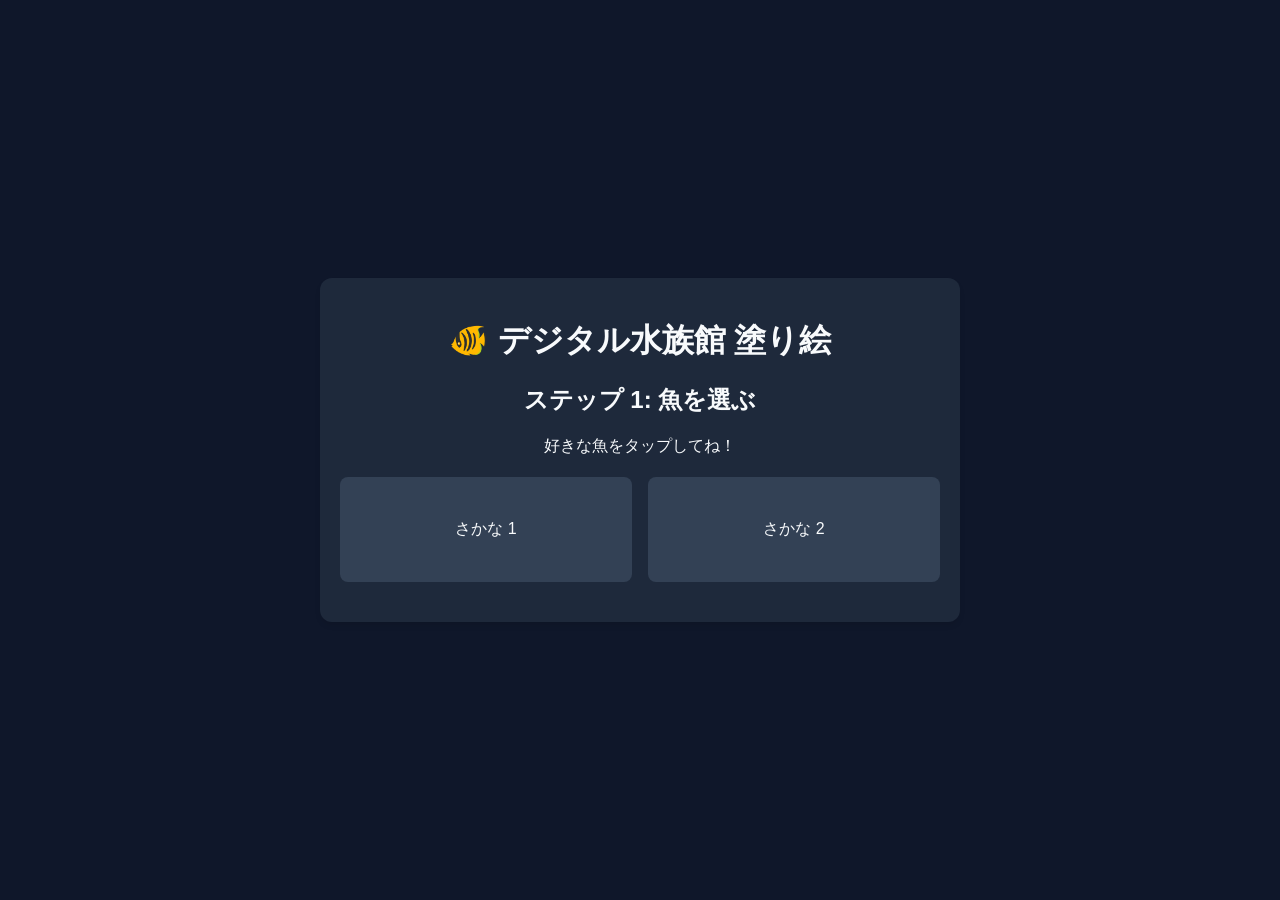
==== webapp/index.html @ e9e1fc72 "feat: プロジェクト構造の初期設定とFastAPIサーバー開発コンテナの構築 - Project: ルートの .gitignore を追加 - Docs: CLAUDE.md の作成、CONTEX" ====
<!DOCTYPE html>
<html lang="ja">
<head>
    <meta charset="UTF-8">
    <meta name="viewport" content="width=device-width, initial-scale=1.0">
    <title>デジタル水族館 塗り絵アプリ</title>
    <link rel="stylesheet" href="style.css">
</head>
<body>
    <div class="container">
        <header>
            <h1>🐠 デジタル水族館 塗り絵</h1>
        </header>
        
        <main>
            <section id="step-select" class="step-section">
                <h2>ステップ 1: 魚を選ぶ</h2>
                <p>好きな魚をタップしてね！</p>
                <div class="placeholder-grid">
                    <div class="fish-thumb" onclick="selectFish('fish_01')">さかな 1</div>
                    <div class="fish-thumb" onclick="selectFish('fish_02')">さかな 2</div>
                </div>
            </section>

            <section id="step-paint" class="step-section hidden">
                <h2>ステップ 2: 色をぬる</h2>
                <div class="canvas-container">
                    <canvas id="paint-canvas" width="512" height="512"></canvas>
                </div>
                <div class="palette">
                    <button class="color-btn" style="background: #ff5e57;" onclick="setColor('#ff5e57')"></button>
                    <button class="color-btn" style="background: #ffdd59;" onclick="setColor('#ffdd59')"></button>
                    <button class="color-btn" style="background: #0be881;" onclick="setColor('#0be881')"></button>
                    <button class="color-btn" style="background: #00d8d6;" onclick="setColor('#00d8d6')"></button>
                    <button class="color-btn" style="background: #3c40c6;" onclick="setColor('#3c40c6')"></button>
                    <button class="color-btn" style="background: #f53b57;" onclick="setColor('#f53b57')"></button>
                </div>
                <div class="actions">
                    <button onclick="backToSelect()">もどる</button>
                    <button id="send-btn" onclick="sendFish()">水槽へ放流する！</button>
                </div>
            </section>
        </main>
    </div>
    <script src="main.js"></script>
</body>
</html>
---- webapp/style.css ----
:root {
    --bg-color: #0f172a;
    --card-color: #1e293b;
    --text-color: #f8fafc;
    --accent-color: #38bdf8;
}

body {
    margin: 0;
    font-family: sans-serif;
    background-color: var(--bg-color);
    color: var(--text-color);
    display: flex;
    justify-content: center;
    align-items: center;
    min-height: 100vh;
}

.container {
    width: 90%;
    max-width: 600px;
    background-color: var(--card-color);
    padding: 20px;
    border-radius: 12px;
    box-shadow: 0 4px 6px -1px rgb(0 0 0 / 0.1);
    text-align: center;
}

.hidden {
    display: none !important;
}

.placeholder-grid {
    display: grid;
    grid-template-columns: repeat(2, 1fr);
    gap: 16px;
    margin: 20px 0;
}

.fish-thumb {
    background-color: #334155;
    padding: 40px 20px;
    border-radius: 8px;
    cursor: pointer;
    border: 2px solid transparent;
    transition: all 0.2s;
}

.fish-thumb:hover {
    border-color: var(--accent-color);
    background-color: #475569;
}

.canvas-container {
    margin: 20px auto;
    background-color: white;
    border-radius: 8px;
    width: 256px;
    height: 256px;
    display: flex;
    justify-content: center;
    align-items: center;
    overflow: hidden;
}

#paint-canvas {
    width: 100%;
    height: 100%;
}

.palette {
    display: flex;
    justify-content: center;
    gap: 10px;
    margin: 20px 0;
}

.color-btn {
    width: 40px;
    height: 40px;
    border-radius: 50%;
    border: 2px solid white;
    cursor: pointer;
}

.actions {
    display: flex;
    justify-content: space-between;
    margin-top: 20px;
}

button {
    padding: 10px 20px;
    border-radius: 6px;
    border: none;
    font-size: 1rem;
    cursor: pointer;
    background-color: #64748b;
    color: white;
}

#send-btn {
    background-color: var(--accent-color);
    color: var(--bg-color);
    font-weight: bold;
}
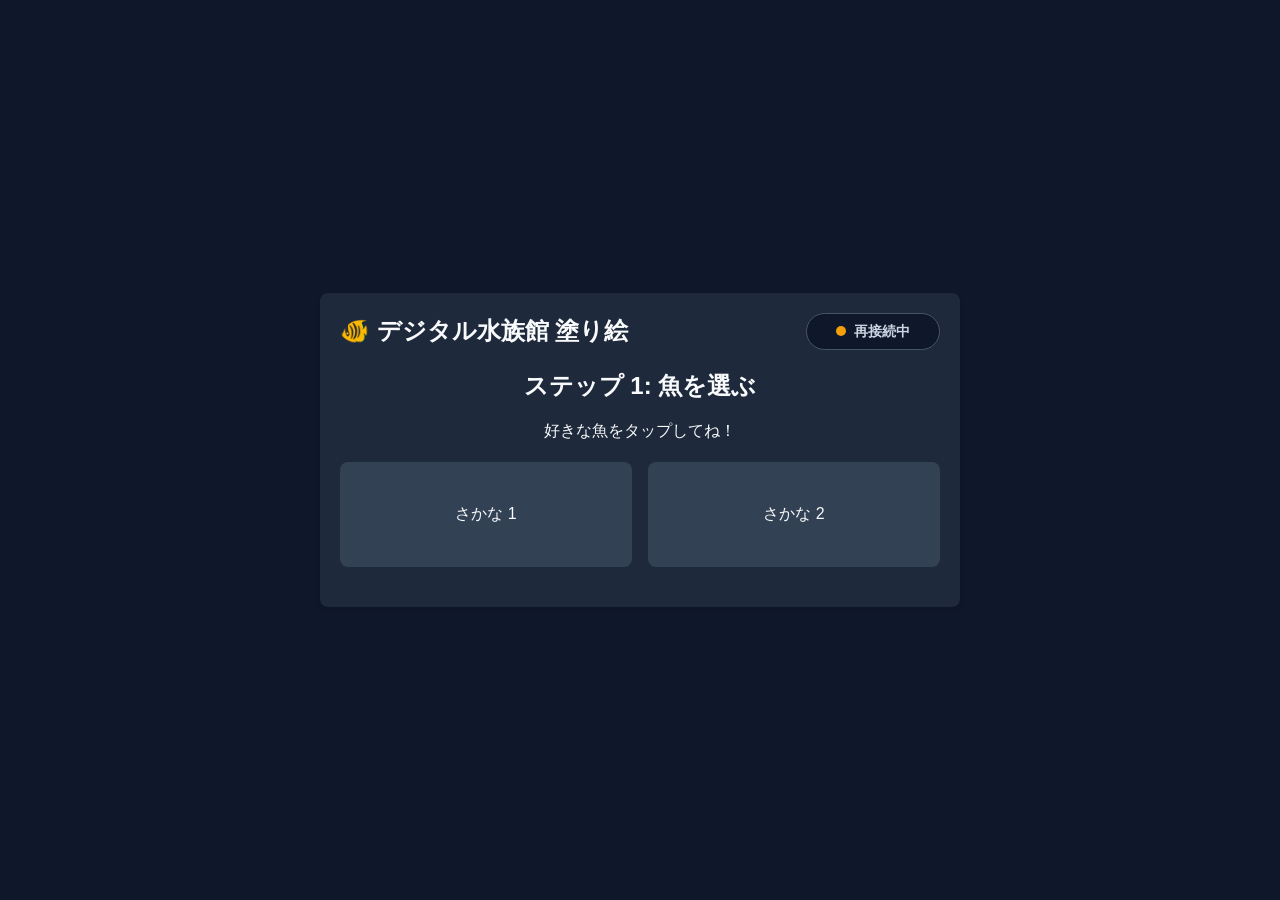
==== commit 85f8e19e: "feat: WebアプリのWebSocket送信を実装 - webapp: 接続インジケーターと3秒自動再接続を追加  - webapp: Canvas PNGをtoBlobでBase64化してWeb" ====
--- a/webapp/index.html
+++ b/webapp/index.html
@@ -4,12 +4,17 @@
     <meta charset="UTF-8">
     <meta name="viewport" content="width=device-width, initial-scale=1.0">
     <title>デジタル水族館 塗り絵アプリ</title>
+    <link rel="icon" href="data:,">
     <link rel="stylesheet" href="style.css">
 </head>
 <body>
     <div class="container">
         <header>
             <h1>🐠 デジタル水族館 塗り絵</h1>
+            <div id="connection-status" class="connection-status" data-state="connecting" aria-live="polite">
+                <span class="status-dot" aria-hidden="true"></span>
+                <span id="connection-label">接続中</span>
+            </div>
         </header>
         
         <main>
@@ -25,7 +30,7 @@
             <section id="step-paint" class="step-section hidden">
                 <h2>ステップ 2: 色をぬる</h2>
                 <div class="canvas-container">
-                    <canvas id="paint-canvas" width="512" height="512"></canvas>
+                    <canvas id="paint-canvas" width="1024" height="1024"></canvas>
                 </div>
                 <div class="palette">
                     <button class="color-btn" style="background: #ff5e57;" onclick="setColor('#ff5e57')"></button>
@@ -39,6 +44,7 @@
                     <button onclick="backToSelect()">もどる</button>
                     <button id="send-btn" onclick="sendFish()">水槽へ放流する！</button>
                 </div>
+                <p id="send-status" class="send-status" role="status" aria-live="polite"></p>
             </section>
         </main>
     </div>
--- a/webapp/style.css
+++ b/webapp/style.css
@@ -21,9 +21,57 @@
     max-width: 600px;
     background-color: var(--card-color);
     padding: 20px;
-    border-radius: 12px;
+    border-radius: 8px;
     box-shadow: 0 4px 6px -1px rgb(0 0 0 / 0.1);
     text-align: center;
+}
+
+header {
+    display: flex;
+    justify-content: space-between;
+    align-items: center;
+    gap: 12px;
+    margin-bottom: 16px;
+}
+
+h1 {
+    margin: 0;
+    font-size: 1.5rem;
+}
+
+.connection-status {
+    display: inline-flex;
+    justify-content: center;
+    align-items: center;
+    gap: 8px;
+    min-width: 108px;
+    padding: 8px 12px;
+    border: 1px solid #475569;
+    border-radius: 999px;
+    background-color: #0f172a;
+    color: #cbd5e1;
+    font-size: 0.9rem;
+    font-weight: 700;
+}
+
+.status-dot {
+    width: 10px;
+    height: 10px;
+    flex: 0 0 10px;
+    border-radius: 50%;
+    background-color: #f59e0b;
+}
+
+.connection-status[data-state="connected"] .status-dot {
+    background-color: #22c55e;
+}
+
+.connection-status[data-state="reconnecting"] .status-dot {
+    background-color: #f59e0b;
+}
+
+.connection-status[data-state="disconnected"] .status-dot {
+    background-color: #ef4444;
 }
 
 .hidden {
@@ -86,6 +134,7 @@
 .actions {
     display: flex;
     justify-content: space-between;
+    gap: 12px;
     margin-top: 20px;
 }
 
@@ -99,8 +148,43 @@
     color: white;
 }
 
+button:disabled {
+    cursor: not-allowed;
+    opacity: 0.6;
+}
+
 #send-btn {
     background-color: var(--accent-color);
     color: var(--bg-color);
     font-weight: bold;
 }
+
+.send-status {
+    min-height: 1.3rem;
+    margin: 14px 0 0;
+    font-weight: 700;
+}
+
+.send-status[data-state="pending"] {
+    color: #facc15;
+}
+
+.send-status[data-state="success"] {
+    color: #86efac;
+}
+
+.send-status[data-state="error"] {
+    color: #fca5a5;
+}
+
+@media (max-width: 520px) {
+    header,
+    .actions {
+        justify-content: center;
+        flex-wrap: wrap;
+    }
+
+    .actions button {
+        width: 100%;
+    }
+}
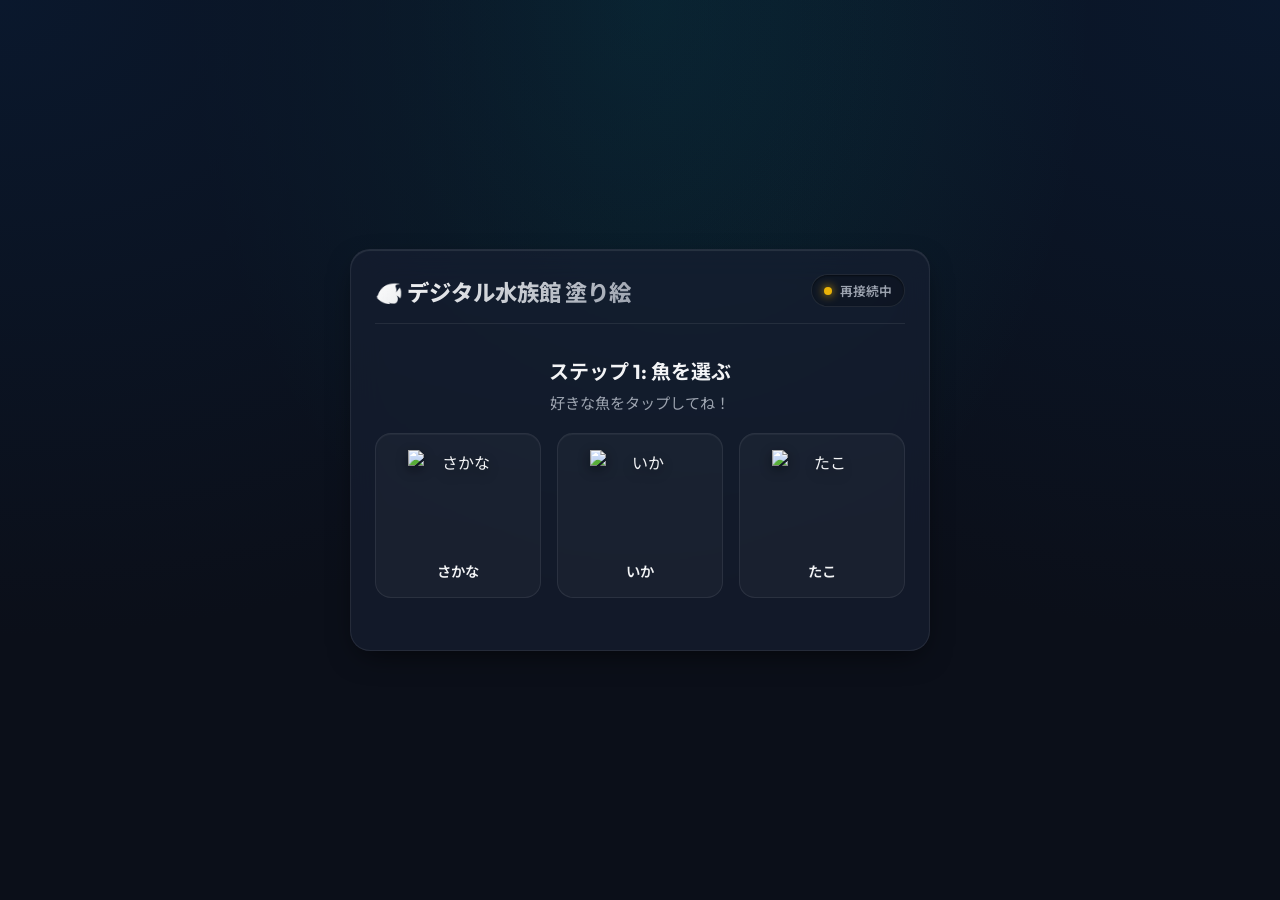
==== commit edf93dfc: "feat: WebアプリのUI改善と放流アニメーション・効果音の追加 - Webapp: 色パレットの6列グリッド化とアクティブカラー表示の実装 - Webapp: 透過保護付きのスタックベース Fl" ====
--- a/webapp/index.html
+++ b/webapp/index.html
@@ -5,6 +5,10 @@
     <meta name="viewport" content="width=device-width, initial-scale=1.0">
     <title>デジタル水族館 塗り絵アプリ</title>
     <link rel="icon" href="data:,">
+    <!-- Google Fonts の読み込み -->
+    <link rel="preconnect" href="https://fonts.googleapis.com">
+    <link rel="preconnect" href="https://fonts.gstatic.com" crossorigin>
+    <link href="https://fonts.googleapis.com/css2?family=Noto+Sans+JP:wght@400;500;700;900&family=Outfit:wght@400;600;800&display=swap" rel="stylesheet">
     <link rel="stylesheet" href="style.css">
 </head>
 <body>
@@ -18,31 +22,43 @@
         </header>
         
         <main>
-            <section id="step-select" class="step-section">
+            <section id="step-select" class="step-section animate-fade-in">
                 <h2>ステップ 1: 魚を選ぶ</h2>
                 <p>好きな魚をタップしてね！</p>
-                <div class="placeholder-grid">
-                    <div class="fish-thumb" onclick="selectFish('fish_01')">さかな 1</div>
-                    <div class="fish-thumb" onclick="selectFish('fish_02')">さかな 2</div>
+                <div id="fish-select-grid" class="fish-grid">
+                    <!-- JavaScript から動的にサムネイルが挿入されます -->
+                    <div class="loading-placeholder">読み込み中...</div>
                 </div>
             </section>
 
-            <section id="step-paint" class="step-section hidden">
+            <section id="step-paint" class="step-section hidden animate-fade-in">
                 <h2>ステップ 2: 色をぬる</h2>
-                <div class="canvas-container">
-                    <canvas id="paint-canvas" width="1024" height="1024"></canvas>
+                <p class="paint-instruction">白いところをタップすると、色がぬれるよ！</p>
+                <div class="canvas-outer-container">
+                    <div id="canvas-container" class="canvas-container">
+                        <canvas id="paint-canvas" width="1024" height="1024"></canvas>
+                    </div>
                 </div>
-                <div class="palette">
-                    <button class="color-btn" style="background: #ff5e57;" onclick="setColor('#ff5e57')"></button>
-                    <button class="color-btn" style="background: #ffdd59;" onclick="setColor('#ffdd59')"></button>
-                    <button class="color-btn" style="background: #0be881;" onclick="setColor('#0be881')"></button>
-                    <button class="color-btn" style="background: #00d8d6;" onclick="setColor('#00d8d6')"></button>
-                    <button class="color-btn" style="background: #3c40c6;" onclick="setColor('#3c40c6')"></button>
-                    <button class="color-btn" style="background: #f53b57;" onclick="setColor('#f53b57')"></button>
+                <div class="palette-container">
+                    <div class="palette">
+                        <button class="color-btn active" style="background: #ff5e57;" onclick="setColor('#ff5e57', this)"></button>
+                        <button class="color-btn" style="background: #ff4757;" onclick="setColor('#ff4757', this)"></button>
+                        <button class="color-btn" style="background: #ff6b81;" onclick="setColor('#ff6b81', this)"></button>
+                        <button class="color-btn" style="background: #ffa502;" onclick="setColor('#ffa502', this)"></button>
+                        <button class="color-btn" style="background: #eccc68;" onclick="setColor('#eccc68', this)"></button>
+                        <button class="color-btn" style="background: #2ed573;" onclick="setColor('#2ed573', this)"></button>
+                        <button class="color-btn" style="background: #1e90ff;" onclick="setColor('#1e90ff', this)"></button>
+                        <button class="color-btn" style="background: #70a1ff;" onclick="setColor('#70a1ff', this)"></button>
+                        <button class="color-btn" style="background: #3742fa;" onclick="setColor('#3742fa', this)"></button>
+                        <button class="color-btn" style="background: #9c88ff;" onclick="setColor('#9c88ff', this)"></button>
+                        <button class="color-btn" style="background: #e056fd;" onclick="setColor('#e056fd', this)"></button>
+                        <button class="color-btn" style="background: #ffffff;" onclick="setColor('#ffffff', this)"></button>
+                    </div>
+                    <button class="reset-btn" onclick="resetCanvas()">🎨 ぬりなおす</button>
                 </div>
                 <div class="actions">
-                    <button onclick="backToSelect()">もどる</button>
-                    <button id="send-btn" onclick="sendFish()">水槽へ放流する！</button>
+                    <button class="back-btn" onclick="backToSelect()">← もどる</button>
+                    <button id="send-btn" class="send-btn" onclick="sendFish()">水槽へ放流する！ 🚀</button>
                 </div>
                 <p id="send-status" class="send-status" role="status" aria-live="polite"></p>
             </section>
--- a/webapp/style.css
+++ b/webapp/style.css
@@ -1,28 +1,53 @@
 :root {
-    --bg-color: #0f172a;
-    --card-color: #1e293b;
-    --text-color: #f8fafc;
-    --accent-color: #38bdf8;
+    --bg-color: #0b0f19;
+    --card-bg: rgba(22, 30, 49, 0.7);
+    --card-border: rgba(255, 255, 255, 0.08);
+    --text-primary: #f3f4f6;
+    --text-secondary: #9ca3af;
+    --accent-color: #00d2d3;
+    --accent-glow: rgba(0, 210, 211, 0.3);
+    --btn-primary: linear-gradient(135deg, #00d2d3, #01a3a4);
+    --btn-primary-hover: linear-gradient(135deg, #01a3a4, #00d2d3);
+    --btn-secondary: rgba(255, 255, 255, 0.08);
+    --btn-secondary-hover: rgba(255, 255, 255, 0.15);
+    --glow-color: rgba(255, 255, 255, 0.05);
+}
+
+* {
+    box-sizing: border-box;
+    margin: 0;
+    padding: 0;
+    -webkit-tap-highlight-color: transparent;
 }
 
 body {
-    margin: 0;
-    font-family: sans-serif;
+    font-family: 'Outfit', 'Noto Sans JP', sans-serif;
     background-color: var(--bg-color);
-    color: var(--text-color);
+    background-image: 
+        radial-gradient(at 0% 0%, rgba(10, 25, 47, 0.9) 0px, transparent 50%),
+        radial-gradient(at 50% 0%, rgba(1, 163, 164, 0.15) 0px, transparent 50%),
+        radial-gradient(at 100% 0%, rgba(10, 25, 47, 0.9) 0px, transparent 50%);
+    background-attachment: fixed;
+    color: var(--text-primary);
     display: flex;
     justify-content: center;
     align-items: center;
     min-height: 100vh;
+    padding: 16px;
 }
 
 .container {
-    width: 90%;
-    max-width: 600px;
-    background-color: var(--card-color);
-    padding: 20px;
-    border-radius: 8px;
-    box-shadow: 0 4px 6px -1px rgb(0 0 0 / 0.1);
+    width: 100%;
+    max-width: 580px;
+    background-color: var(--card-bg);
+    backdrop-filter: blur(16px);
+    -webkit-backdrop-filter: blur(16px);
+    border: 1px solid var(--card-border);
+    padding: 24px;
+    border-radius: 20px;
+    box-shadow: 
+        0 10px 30px -10px rgba(0, 0, 0, 0.7),
+        inset 0 1px 1px rgba(255, 255, 255, 0.1);
     text-align: center;
 }
 
@@ -30,139 +55,306 @@
     display: flex;
     justify-content: space-between;
     align-items: center;
-    gap: 12px;
-    margin-bottom: 16px;
+    gap: 16px;
+    margin-bottom: 24px;
+    border-bottom: 1px solid var(--card-border);
+    padding-bottom: 16px;
 }
 
 h1 {
-    margin: 0;
-    font-size: 1.5rem;
+    font-size: 1.4rem;
+    font-weight: 800;
+    background: linear-gradient(135deg, #ffffff, #9ca3af);
+    -webkit-background-clip: text;
+    -webkit-text-fill-color: transparent;
+    display: flex;
+    align-items: center;
+    gap: 6px;
 }
 
 .connection-status {
     display: inline-flex;
-    justify-content: center;
     align-items: center;
     gap: 8px;
-    min-width: 108px;
-    padding: 8px 12px;
-    border: 1px solid #475569;
+    padding: 6px 12px;
+    border: 1px solid var(--card-border);
     border-radius: 999px;
-    background-color: #0f172a;
-    color: #cbd5e1;
-    font-size: 0.9rem;
-    font-weight: 700;
+    background-color: rgba(0, 0, 0, 0.2);
+    color: var(--text-secondary);
+    font-size: 0.8rem;
+    font-weight: 600;
+    box-shadow: inset 0 1px 2px rgba(0, 0, 0, 0.5);
+    transition: all 0.3s ease;
 }
 
 .status-dot {
-    width: 10px;
-    height: 10px;
-    flex: 0 0 10px;
+    width: 8px;
+    height: 8px;
     border-radius: 50%;
     background-color: #f59e0b;
-}
-
+    box-shadow: 0 0 8px #f59e0b;
+}
+
+.connection-status[data-state="connected"] {
+    border-color: rgba(34, 197, 94, 0.3);
+    color: #86efac;
+}
 .connection-status[data-state="connected"] .status-dot {
     background-color: #22c55e;
+    box-shadow: 0 0 10px #22c55e;
 }
 
 .connection-status[data-state="reconnecting"] .status-dot {
-    background-color: #f59e0b;
-}
-
+    background-color: #eab308;
+    box-shadow: 0 0 10px #eab308;
+    animation: pulse 1.5s infinite;
+}
+
+.connection-status[data-state="disconnected"] {
+    border-color: rgba(239, 68, 68, 0.3);
+    color: #fca5a5;
+}
 .connection-status[data-state="disconnected"] .status-dot {
     background-color: #ef4444;
+    box-shadow: 0 0 10px #ef4444;
+}
+
+@keyframes pulse {
+    0%, 100% { opacity: 1; }
+    50% { opacity: 0.4; }
 }
 
 .hidden {
     display: none !important;
 }
 
-.placeholder-grid {
+.step-section {
+    padding: 8px 0;
+}
+
+.step-section h2 {
+    font-size: 1.25rem;
+    font-weight: 700;
+    margin-bottom: 6px;
+    color: var(--text-primary);
+}
+
+.step-section p {
+    font-size: 0.95rem;
+    color: var(--text-secondary);
+    margin-bottom: 20px;
+}
+
+/* 魚のグリッドレイアウト */
+.fish-grid {
     display: grid;
-    grid-template-columns: repeat(2, 1fr);
+    grid-template-columns: repeat(3, 1fr);
     gap: 16px;
     margin: 20px 0;
 }
 
 .fish-thumb {
-    background-color: #334155;
-    padding: 40px 20px;
-    border-radius: 8px;
+    background: rgba(255, 255, 255, 0.03);
+    border: 1px solid var(--card-border);
+    padding: 16px 8px;
+    border-radius: 16px;
     cursor: pointer;
-    border: 2px solid transparent;
-    transition: all 0.2s;
+    transition: all 0.3s cubic-bezier(0.4, 0, 0.2, 1);
+    display: flex;
+    flex-direction: column;
+    align-items: center;
+    gap: 10px;
+    box-shadow: inset 0 1px 1px rgba(255, 255, 255, 0.05);
 }
 
 .fish-thumb:hover {
+    transform: translateY(-4px);
+    background: rgba(255, 255, 255, 0.06);
     border-color: var(--accent-color);
-    background-color: #475569;
+    box-shadow: 0 10px 20px -5px rgba(0, 0, 0, 0.3), 0 0 12px var(--accent-glow);
+}
+
+.fish-thumb:active {
+    transform: translateY(0);
+}
+
+.fish-thumb-img {
+    width: 100px;
+    height: 100px;
+    object-fit: contain;
+    filter: drop-shadow(0 4px 6px rgba(0, 0, 0, 0.4));
+    transition: transform 0.3s ease;
+}
+
+.fish-thumb:hover .fish-thumb-img {
+    transform: scale(1.1);
+}
+
+.fish-thumb-label {
+    font-size: 0.9rem;
+    font-weight: 600;
+    color: var(--text-primary);
+}
+
+.loading-placeholder {
+    grid-column: 1 / -1;
+    padding: 40px;
+    color: var(--text-secondary);
+    font-style: italic;
+}
+
+/* キャンバスのスタイリング */
+.canvas-outer-container {
+    width: 100%;
+    max-width: 320px;
+    aspect-ratio: 1;
+    margin: 0 auto 20px;
+    padding: 8px;
+    background: rgba(0, 0, 0, 0.3);
+    border-radius: 20px;
+    border: 1px solid var(--card-border);
+    box-shadow: inset 0 2px 8px rgba(0, 0, 0, 0.5);
+    display: flex;
+    justify-content: center;
+    align-items: center;
 }
 
 .canvas-container {
-    margin: 20px auto;
-    background-color: white;
-    border-radius: 8px;
-    width: 256px;
-    height: 256px;
-    display: flex;
-    justify-content: center;
-    align-items: center;
+    width: 100%;
+    height: 100%;
+    background-color: #ffffff;
+    border-radius: 12px;
     overflow: hidden;
+    box-shadow: 0 8px 16px rgba(0, 0, 0, 0.4);
+    position: relative;
+    cursor: crosshair;
 }
 
 #paint-canvas {
     width: 100%;
     height: 100%;
+    display: block;
+}
+
+/* 12色パレットのスタイリング */
+.palette-container {
+    background: rgba(0, 0, 0, 0.2);
+    border: 1px solid var(--card-border);
+    border-radius: 16px;
+    padding: 14px;
+    margin-bottom: 24px;
 }
 
 .palette {
-    display: flex;
-    justify-content: center;
-    gap: 10px;
-    margin: 20px 0;
+    display: grid;
+    grid-template-columns: repeat(6, 1fr);
+    gap: 12px;
+    justify-items: center;
+    margin-bottom: 12px;
 }
 
 .color-btn {
-    width: 40px;
-    height: 40px;
+    width: 38px;
+    height: 38px;
     border-radius: 50%;
-    border: 2px solid white;
+    border: 2px solid rgba(255, 255, 255, 0.8);
     cursor: pointer;
-}
-
+    box-shadow: 0 4px 6px rgba(0, 0, 0, 0.3), inset 0 1px 2px rgba(0, 0, 0, 0.4);
+    transition: all 0.2s cubic-bezier(0.4, 0, 0.2, 1);
+    position: relative;
+}
+
+.color-btn:hover {
+    transform: scale(1.15);
+    box-shadow: 0 6px 10px rgba(0, 0, 0, 0.4);
+}
+
+.color-btn.active {
+    transform: scale(1.2);
+    border-color: #ffffff;
+    box-shadow: 0 0 0 3px var(--accent-color), 0 8px 12px rgba(0, 0, 0, 0.5);
+    z-index: 2;
+}
+
+.reset-btn {
+    background: rgba(239, 68, 68, 0.15);
+    border: 1px solid rgba(239, 68, 68, 0.3);
+    color: #fca5a5;
+    padding: 8px 16px;
+    border-radius: 8px;
+    font-size: 0.85rem;
+    font-weight: 600;
+    cursor: pointer;
+    transition: all 0.2s;
+    width: 100%;
+}
+
+.reset-btn:hover {
+    background: rgba(239, 68, 68, 0.3);
+    color: #ffffff;
+}
+
+/* アクションボタン */
 .actions {
     display: flex;
     justify-content: space-between;
-    gap: 12px;
-    margin-top: 20px;
-}
-
-button {
-    padding: 10px 20px;
-    border-radius: 6px;
+    gap: 16px;
+}
+
+.back-btn {
+    flex: 1;
+    background: var(--btn-secondary);
+    border: 1px solid var(--card-border);
+    color: var(--text-primary);
+    padding: 14px 20px;
+    border-radius: 12px;
+    font-size: 1rem;
+    font-weight: 600;
+    cursor: pointer;
+    transition: all 0.2s;
+}
+
+.back-btn:hover {
+    background: var(--btn-secondary-hover);
+}
+
+.send-btn {
+    flex: 2;
+    background: var(--btn-primary);
     border: none;
+    color: #0b0f19;
+    padding: 14px 20px;
+    border-radius: 12px;
     font-size: 1rem;
+    font-weight: 800;
     cursor: pointer;
-    background-color: #64748b;
-    color: white;
-}
-
-button:disabled {
+    box-shadow: 0 4px 14px var(--accent-glow);
+    transition: all 0.2s;
+}
+
+.send-btn:hover:not(:disabled) {
+    background: var(--btn-primary-hover);
+    box-shadow: 0 6px 20px rgba(0, 210, 211, 0.5);
+    transform: translateY(-2px);
+}
+
+.send-btn:active:not(:disabled) {
+    transform: translateY(0);
+}
+
+.send-btn:disabled {
+    opacity: 0.5;
     cursor: not-allowed;
-    opacity: 0.6;
-}
-
-#send-btn {
-    background-color: var(--accent-color);
-    color: var(--bg-color);
-    font-weight: bold;
-}
-
+    box-shadow: none;
+}
+
+/* ステータスメッセージ */
 .send-status {
-    min-height: 1.3rem;
-    margin: 14px 0 0;
+    min-height: 24px;
+    margin-top: 16px;
+    font-size: 0.95rem;
     font-weight: 700;
+    transition: all 0.3s ease;
 }
 
 .send-status[data-state="pending"] {
@@ -170,21 +362,86 @@
 }
 
 .send-status[data-state="success"] {
-    color: #86efac;
+    color: #4ade80;
+    animation: pulse 1s infinite alternate;
 }
 
 .send-status[data-state="error"] {
-    color: #fca5a5;
+    color: #f87171;
+}
+
+/* フェードインアニメーション */
+.animate-fade-in {
+    animation: fadeIn 0.4s ease-out forwards;
+}
+
+@keyframes fadeIn {
+    from { opacity: 0; transform: translateY(8px); }
+    to { opacity: 1; transform: translateY(0); }
+}
+
+/* 放流時の泳ぎ去りアニメーション */
+@keyframes swimAway {
+    0% {
+        transform: translate3d(0, 0, 0) scale(1) rotate(0deg);
+        opacity: 1;
+    }
+    20% {
+        transform: translate3d(-10px, 15px, 0) scale(0.98) rotate(-3deg);
+    }
+    100% {
+        transform: translate3d(320px, -40px, 0) scale(0.5) rotate(15deg);
+        opacity: 0;
+    }
+}
+
+.swim-away {
+    animation: swimAway 1.3s cubic-bezier(0.55, 0.055, 0.675, 0.19) forwards;
+}
+
+.paint-instruction {
+    font-size: 0.85rem !important;
+    margin-bottom: 12px !important;
+    background: rgba(1, 163, 164, 0.1);
+    padding: 6px 12px;
+    border-radius: 8px;
+    display: inline-block;
+    color: var(--accent-color) !important;
+    border: 1px dashed rgba(1, 163, 164, 0.3);
 }
 
 @media (max-width: 520px) {
-    header,
+    .fish-grid {
+        grid-template-columns: repeat(3, 1fr);
+        gap: 10px;
+    }
+    
+    .fish-thumb {
+        padding: 10px 4px;
+        border-radius: 12px;
+    }
+    
+    .fish-thumb-img {
+        width: 70px;
+        height: 70px;
+    }
+    
+    .palette {
+        gap: 8px;
+    }
+    
+    .color-btn {
+        width: 32px;
+        height: 32px;
+    }
+    
     .actions {
-        justify-content: center;
-        flex-wrap: wrap;
-    }
-
-    .actions button {
+        flex-direction: column-reverse;
+        gap: 10px;
+    }
+    
+    .back-btn, .send-btn {
         width: 100%;
-    }
-}
+        padding: 12px;
+    }
+}
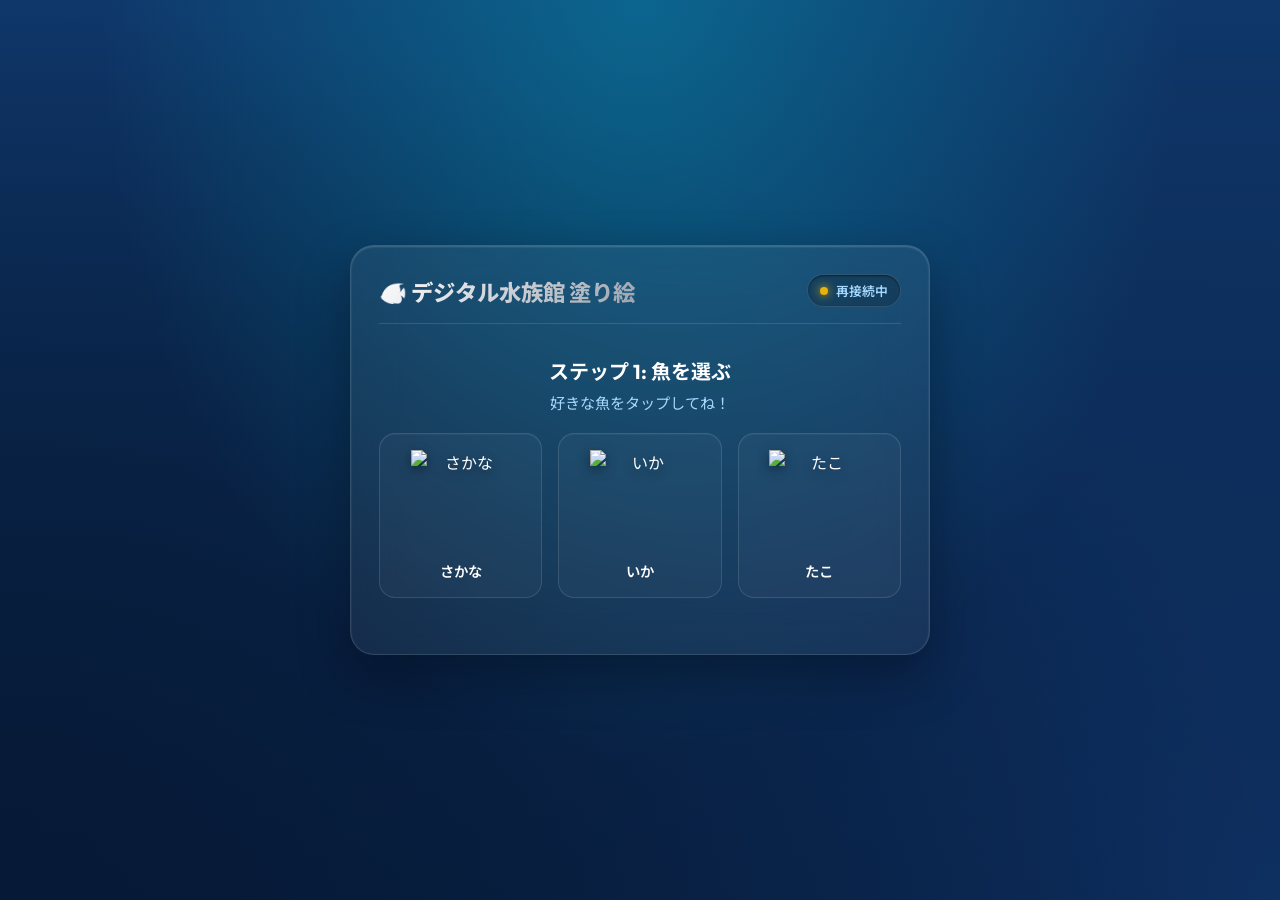
==== commit 93126652: "feat: アプリおよびGodotの背景・UIを美しい水槽デザインへ刷新 (#39) - webapp: アクア・ガラスモーフィズムデザインへの刷新と、泡の動的生成およびCSSアニメーションの実装。 " ====
--- a/webapp/index.html
+++ b/webapp/index.html
@@ -12,6 +12,7 @@
     <link rel="stylesheet" href="style.css">
 </head>
 <body>
+    <div class="bubbles-container" id="bubbles-container"></div>
     <div class="container">
         <header>
             <h1>🐠 デジタル水族館 塗り絵</h1>
--- a/webapp/style.css
+++ b/webapp/style.css
@@ -1,16 +1,16 @@
 :root {
-    --bg-color: #0b0f19;
-    --card-bg: rgba(22, 30, 49, 0.7);
-    --card-border: rgba(255, 255, 255, 0.08);
-    --text-primary: #f3f4f6;
-    --text-secondary: #9ca3af;
-    --accent-color: #00d2d3;
-    --accent-glow: rgba(0, 210, 211, 0.3);
-    --btn-primary: linear-gradient(135deg, #00d2d3, #01a3a4);
-    --btn-primary-hover: linear-gradient(135deg, #01a3a4, #00d2d3);
-    --btn-secondary: rgba(255, 255, 255, 0.08);
-    --btn-secondary-hover: rgba(255, 255, 255, 0.15);
-    --glow-color: rgba(255, 255, 255, 0.05);
+    --bg-color: #061a37;
+    --card-bg: rgba(255, 255, 255, 0.06);
+    --card-border: rgba(255, 255, 255, 0.12);
+    --text-primary: #ffffff;
+    --text-secondary: #a5d8ff;
+    --accent-color: #00f2fe;
+    --accent-glow: rgba(0, 242, 254, 0.35);
+    --btn-primary: linear-gradient(135deg, #00f2fe, #4facfe);
+    --btn-primary-hover: linear-gradient(135deg, #4facfe, #00f2fe);
+    --btn-secondary: rgba(255, 255, 255, 0.1);
+    --btn-secondary-hover: rgba(255, 255, 255, 0.2);
+    --glow-color: rgba(0, 242, 254, 0.15);
 }
 
 * {
@@ -24,9 +24,10 @@
     font-family: 'Outfit', 'Noto Sans JP', sans-serif;
     background-color: var(--bg-color);
     background-image: 
-        radial-gradient(at 0% 0%, rgba(10, 25, 47, 0.9) 0px, transparent 50%),
-        radial-gradient(at 50% 0%, rgba(1, 163, 164, 0.15) 0px, transparent 50%),
-        radial-gradient(at 100% 0%, rgba(10, 25, 47, 0.9) 0px, transparent 50%);
+        radial-gradient(at 50% 0%, rgba(0, 242, 254, 0.25) 0px, transparent 60%),
+        radial-gradient(at 0% 100%, rgba(6, 26, 55, 1) 0px, transparent 70%),
+        radial-gradient(at 100% 100%, rgba(16, 53, 108, 0.8) 0px, transparent 70%),
+        linear-gradient(180deg, #0f376a 0%, #061a37 100%);
     background-attachment: fixed;
     color: var(--text-primary);
     display: flex;
@@ -34,21 +35,24 @@
     align-items: center;
     min-height: 100vh;
     padding: 16px;
+    position: relative;
+    overflow-x: hidden;
 }
 
 .container {
     width: 100%;
     max-width: 580px;
     background-color: var(--card-bg);
-    backdrop-filter: blur(16px);
-    -webkit-backdrop-filter: blur(16px);
+    backdrop-filter: blur(24px);
+    -webkit-backdrop-filter: blur(24px);
     border: 1px solid var(--card-border);
-    padding: 24px;
-    border-radius: 20px;
+    padding: 28px;
+    border-radius: 24px;
     box-shadow: 
-        0 10px 30px -10px rgba(0, 0, 0, 0.7),
-        inset 0 1px 1px rgba(255, 255, 255, 0.1);
+        0 20px 50px rgba(0, 8, 20, 0.4),
+        inset 0 1px 2px rgba(255, 255, 255, 0.2);
     text-align: center;
+    z-index: 1;
 }
 
 header {
@@ -445,3 +449,54 @@
         padding: 12px;
     }
 }
+
+/* 泡アニメーションの追加 */
+.bubbles-container {
+    position: fixed;
+    top: 0;
+    left: 0;
+    width: 100%;
+    height: 100%;
+    overflow: hidden;
+    z-index: 0;
+    pointer-events: none;
+}
+
+.bubble {
+    position: absolute;
+    bottom: -50px;
+    background: radial-gradient(circle at 30% 30%, rgba(255, 255, 255, 0.2) 0%, rgba(255, 255, 255, 0.05) 70%, rgba(0, 242, 254, 0.15) 100%);
+    border: 1px solid rgba(255, 255, 255, 0.25);
+    border-radius: 50%;
+    animation: floatUp 8s infinite linear;
+    box-shadow: inset 0 2px 4px rgba(255, 255, 255, 0.3), 0 2px 8px rgba(0, 242, 254, 0.15);
+}
+
+.bubble::after {
+    content: '';
+    position: absolute;
+    top: 15%;
+    left: 15%;
+    width: 25%;
+    height: 25%;
+    background: rgba(255, 255, 255, 0.6);
+    border-radius: 50%;
+    filter: blur(0.5px);
+}
+
+@keyframes floatUp {
+    0% {
+        transform: translateY(0) translateX(0) scale(0.8);
+        opacity: 0;
+    }
+    10% {
+        opacity: 0.8;
+    }
+    90% {
+        opacity: 0.8;
+    }
+    100% {
+        transform: translateY(-110vh) translateX(60px) scale(1.2);
+        opacity: 0;
+    }
+}
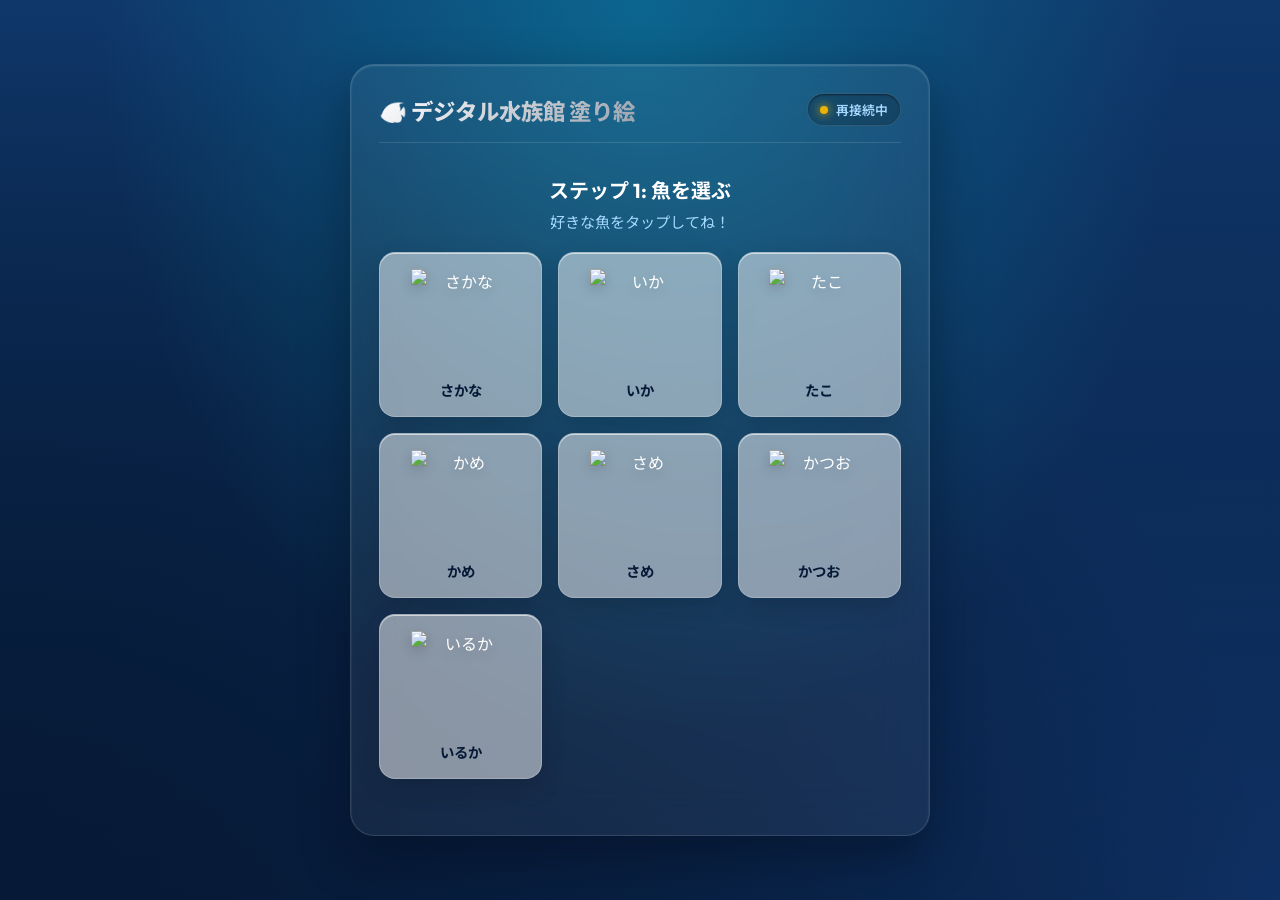
==== commit ec9c2d04: "feat: 魚ごとに「おそい/ふつう/はやい」のスピードを選んで放流できる機能を追加 (#57)" ====
--- a/webapp/index.html
+++ b/webapp/index.html
@@ -57,6 +57,14 @@
                     </div>
                     <button class="reset-btn" onclick="resetCanvas()">🎨 ぬりなおす</button>
                 </div>
+                <div class="speed-container">
+                    <span class="speed-label">およぐスピード：</span>
+                    <div class="speed-selector">
+                        <button class="speed-btn" data-speed="slow" onclick="setSpeed('slow', this)">おそい</button>
+                        <button class="speed-btn active" data-speed="medium" onclick="setSpeed('medium', this)">ふつう</button>
+                        <button class="speed-btn" data-speed="fast" onclick="setSpeed('fast', this)">はやい</button>
+                    </div>
+                </div>
                 <div class="actions">
                     <button class="back-btn" onclick="backToSelect()">← もどる</button>
                     <button id="send-btn" class="send-btn" onclick="sendFish()">水槽へ放流する！ 🚀</button>
--- a/webapp/style.css
+++ b/webapp/style.css
@@ -23,7 +23,7 @@
 body {
     font-family: 'Outfit', 'Noto Sans JP', sans-serif;
     background-color: var(--bg-color);
-    background-image: 
+    background-image:
         radial-gradient(at 50% 0%, rgba(0, 242, 254, 0.25) 0px, transparent 60%),
         radial-gradient(at 0% 100%, rgba(6, 26, 55, 1) 0px, transparent 70%),
         radial-gradient(at 100% 100%, rgba(16, 53, 108, 0.8) 0px, transparent 70%),
@@ -48,7 +48,7 @@
     border: 1px solid var(--card-border);
     padding: 28px;
     border-radius: 24px;
-    box-shadow: 
+    box-shadow:
         0 20px 50px rgba(0, 8, 20, 0.4),
         inset 0 1px 2px rgba(255, 255, 255, 0.2);
     text-align: center;
@@ -103,6 +103,7 @@
     border-color: rgba(34, 197, 94, 0.3);
     color: #86efac;
 }
+
 .connection-status[data-state="connected"] .status-dot {
     background-color: #22c55e;
     box-shadow: 0 0 10px #22c55e;
@@ -118,14 +119,22 @@
     border-color: rgba(239, 68, 68, 0.3);
     color: #fca5a5;
 }
+
 .connection-status[data-state="disconnected"] .status-dot {
     background-color: #ef4444;
     box-shadow: 0 0 10px #ef4444;
 }
 
 @keyframes pulse {
-    0%, 100% { opacity: 1; }
-    50% { opacity: 0.4; }
+
+    0%,
+    100% {
+        opacity: 1;
+    }
+
+    50% {
+        opacity: 0.4;
+    }
 }
 
 .hidden {
@@ -158,8 +167,8 @@
 }
 
 .fish-thumb {
-    background: rgba(255, 255, 255, 0.03);
-    border: 1px solid var(--card-border);
+    background: rgba(255, 255, 255, 0.5);
+    border: 1px solid rgba(255, 255, 255, 0.2);
     padding: 16px 8px;
     border-radius: 16px;
     cursor: pointer;
@@ -168,14 +177,18 @@
     flex-direction: column;
     align-items: center;
     gap: 10px;
-    box-shadow: inset 0 1px 1px rgba(255, 255, 255, 0.05);
+    box-shadow: 
+        0 8px 24px rgba(0, 0, 0, 0.15),
+        inset 0 1px 0 rgba(255, 255, 255, 0.6);
 }
 
 .fish-thumb:hover {
     transform: translateY(-4px);
-    background: rgba(255, 255, 255, 0.06);
+    background: rgba(255, 255, 255, 0.75);
     border-color: var(--accent-color);
-    box-shadow: 0 10px 20px -5px rgba(0, 0, 0, 0.3), 0 0 12px var(--accent-glow);
+    box-shadow: 
+        0 12px 28px -5px rgba(0, 0, 0, 0.25), 
+        0 0 16px var(--accent-glow);
 }
 
 .fish-thumb:active {
@@ -186,7 +199,7 @@
     width: 100px;
     height: 100px;
     object-fit: contain;
-    filter: drop-shadow(0 4px 6px rgba(0, 0, 0, 0.4));
+    filter: drop-shadow(0 4px 6px rgba(0, 0, 0, 0.15));
     transition: transform 0.3s ease;
 }
 
@@ -196,8 +209,8 @@
 
 .fish-thumb-label {
     font-size: 0.9rem;
-    font-weight: 600;
-    color: var(--text-primary);
+    font-weight: 700;
+    color: #061a37;
 }
 
 .loading-placeholder {
@@ -380,8 +393,15 @@
 }
 
 @keyframes fadeIn {
-    from { opacity: 0; transform: translateY(8px); }
-    to { opacity: 1; transform: translateY(0); }
+    from {
+        opacity: 0;
+        transform: translateY(8px);
+    }
+
+    to {
+        opacity: 1;
+        transform: translateY(0);
+    }
 }
 
 /* 放流時の泳ぎ去りアニメーション */
@@ -390,9 +410,11 @@
         transform: translate3d(0, 0, 0) scale(1) rotate(0deg);
         opacity: 1;
     }
+
     20% {
         transform: translate3d(-10px, 15px, 0) scale(0.98) rotate(-3deg);
     }
+
     100% {
         transform: translate3d(320px, -40px, 0) scale(0.5) rotate(15deg);
         opacity: 0;
@@ -419,32 +441,33 @@
         grid-template-columns: repeat(3, 1fr);
         gap: 10px;
     }
-    
+
     .fish-thumb {
         padding: 10px 4px;
         border-radius: 12px;
     }
-    
+
     .fish-thumb-img {
         width: 70px;
         height: 70px;
     }
-    
+
     .palette {
         gap: 8px;
     }
-    
+
     .color-btn {
         width: 32px;
         height: 32px;
     }
-    
+
     .actions {
         flex-direction: column-reverse;
         gap: 10px;
     }
-    
-    .back-btn, .send-btn {
+
+    .back-btn,
+    .send-btn {
         width: 100%;
         padding: 12px;
     }
@@ -489,14 +512,85 @@
         transform: translateY(0) translateX(0) scale(0.8);
         opacity: 0;
     }
+
     10% {
         opacity: 0.8;
     }
+
     90% {
         opacity: 0.8;
     }
+
     100% {
         transform: translateY(-110vh) translateX(60px) scale(1.2);
         opacity: 0;
     }
 }
+
+/* スピード選択UI */
+.speed-container {
+    background: rgba(0, 0, 0, 0.2);
+    border: 1px solid var(--card-border);
+    border-radius: 16px;
+    padding: 12px 16px;
+    margin-bottom: 24px;
+    display: flex;
+    align-items: center;
+    justify-content: space-between;
+    gap: 12px;
+}
+
+.speed-label {
+    font-size: 0.95rem;
+    font-weight: 700;
+    color: var(--text-secondary);
+}
+
+.speed-selector {
+    display: flex;
+    gap: 8px;
+    flex-grow: 1;
+    max-width: 280px;
+}
+
+.speed-btn {
+    flex: 1;
+    padding: 10px 8px;
+    border-radius: 10px;
+    border: 1px solid rgba(255, 255, 255, 0.1);
+    background: rgba(255, 255, 255, 0.05);
+    color: var(--text-primary);
+    font-family: inherit;
+    font-size: 0.85rem;
+    font-weight: 700;
+    cursor: pointer;
+    transition: all 0.2s ease;
+}
+
+.speed-btn:hover {
+    background: rgba(255, 255, 255, 0.15);
+    border-color: rgba(255, 255, 255, 0.2);
+}
+
+.speed-btn.active {
+    background: var(--btn-primary);
+    border-color: transparent;
+    color: #ffffff;
+    box-shadow: 0 4px 12px var(--accent-glow);
+}
+
+@media (max-width: 480px) {
+    .speed-container {
+        flex-direction: column;
+        align-items: stretch;
+        gap: 8px;
+    }
+    
+    .speed-label {
+        text-align: left;
+    }
+    
+    .speed-selector {
+        max-width: none;
+    }
+}
